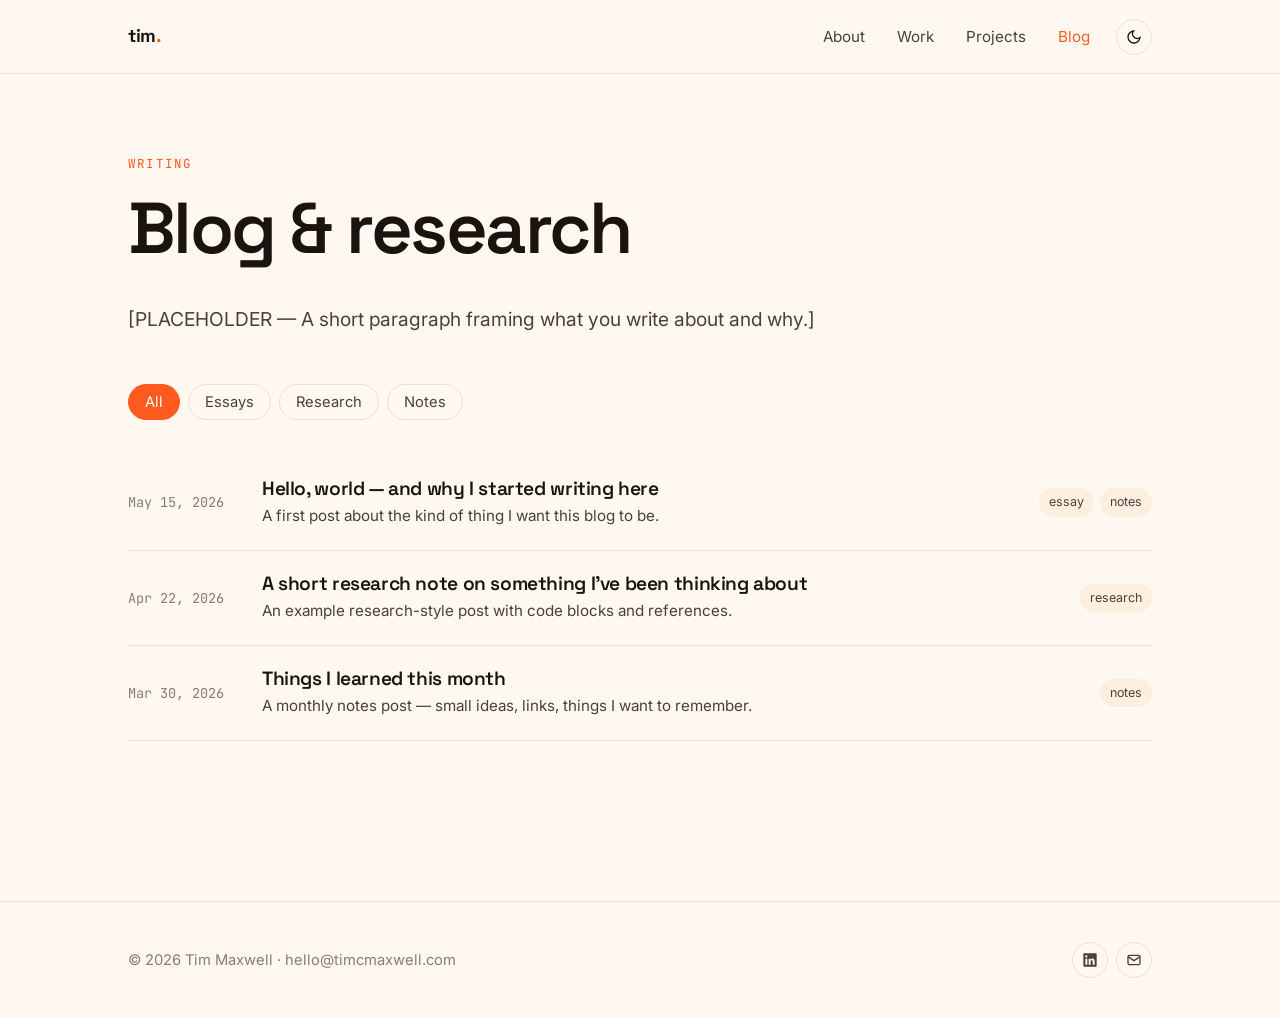
==== blog/index.html @ 778bafc3 "Add files via upload" ====
<!doctype html>
<html lang="en">
<head>
  <meta charset="utf-8" />
  <meta name="viewport" content="width=device-width, initial-scale=1" />
  <title>Blog · Tim Maxwell</title>
  <meta name="description" content="Notes, essays, and research." />
  <link rel="preconnect" href="https://fonts.googleapis.com" />
  <link rel="preconnect" href="https://fonts.gstatic.com" crossorigin />
  <link href="https://fonts.googleapis.com/css2?family=Inter:wght@400;500;600&family=Space+Grotesk:wght@500;600;700&family=JetBrains+Mono:wght@400;500&display=swap" rel="stylesheet" />
  <link rel="stylesheet" href="../assets/styles.css" />
</head>
<body>

<nav class="nav">
  <div class="nav__inner">
    <a class="nav__brand" href="../index.html">tim<span>.</span></a>
    <div class="nav__links">
      <a href="../about.html">About</a>
      <a href="../work.html">Work</a>
      <a href="../projects.html">Projects</a>
      <a href="index.html">Blog</a>
      <button class="theme-toggle" data-theme-toggle aria-label="Toggle theme">
        <svg viewBox="0 0 24 24" fill="none" stroke="currentColor" stroke-width="2" stroke-linecap="round"><path d="M21 12.79A9 9 0 1 1 11.21 3 7 7 0 0 0 21 12.79z"/></svg>
      </button>
    </div>
  </div>
</nav>

<section class="section">
  <div class="container">
    <div class="eyebrow reveal">Writing</div>
    <h1 class="reveal">Blog &amp; research</h1>
    <p class="lead reveal" style="margin-top: 24px;">[PLACEHOLDER — A short paragraph framing what you write about and why.]</p>

    <div class="filter-bar reveal" style="margin-top: 48px;" id="blog-filters">
      <button data-tag="all" class="active">All</button>
      <button data-tag="essay">Essays</button>
      <button data-tag="research">Research</button>
      <button data-tag="notes">Notes</button>
    </div>

    <div class="posts" id="post-list">
      <p style="color: var(--ink-3)">Loading posts…</p>
    </div>
  </div>
</section>

<footer class="footer">
  <div class="container footer__inner">
    <div class="footer__meta">© <span data-year></span> Tim Maxwell · hello@timcmaxwell.com</div>
    <div class="footer__socials">
      <a href="https://www.linkedin.com/in/timconstablemaxwell/" aria-label="LinkedIn" target="_blank" rel="noopener">
        <svg viewBox="0 0 24 24" fill="currentColor"><path d="M20.5 2h-17A1.5 1.5 0 002 3.5v17A1.5 1.5 0 003.5 22h17a1.5 1.5 0 001.5-1.5v-17A1.5 1.5 0 0020.5 2zM8 19H5v-9h3zM6.5 8.25A1.75 1.75 0 118.3 6.5a1.78 1.78 0 01-1.8 1.75zM19 19h-3v-4.74c0-1.42-.6-1.93-1.38-1.93A1.74 1.74 0 0013 14.19a.66.66 0 000 .14V19h-3v-9h2.9v1.3a3.11 3.11 0 012.7-1.4c1.55 0 3.36.86 3.36 3.66z"/></svg>
      </a>
      <a href="mailto:hello@timcmaxwell.com" aria-label="Email">
        <svg viewBox="0 0 24 24" fill="none" stroke="currentColor" stroke-width="2"><rect x="3" y="5" width="18" height="14" rx="2"/><path d="m3 7 9 6 9-6"/></svg>
      </a>
    </div>
  </div>
</footer>

<script src="../assets/main.js"></script>
<script>
  fetch("posts/index.json")
    .then(r => r.json())
    .then(posts => {
      const c = document.getElementById("post-list");
      c.innerHTML = "";
      posts.sort((a, b) => new Date(b.date) - new Date(a.date));
      posts.forEach(p => {
        const row = document.createElement("a");
        row.href = `post.html?slug=${p.slug}`;
        row.className = "post-row reveal";
        row.dataset.tags = p.tags.join(",");
        row.innerHTML = `
          <div class="post-row__date">${new Date(p.date).toLocaleDateString("en-US", { month: "short", day: "numeric", year: "numeric" })}</div>
          <div>
            <h3 class="post-row__title">${p.title}</h3>
            <p class="post-row__excerpt">${p.excerpt}</p>
          </div>
          <div class="post-row__tags">${p.tags.map(t => `<span class="chip">${t}</span>`).join("")}</div>
        `;
        c.appendChild(row);
      });
      document.querySelectorAll(".reveal:not(.in)").forEach(el => {
        const io = new IntersectionObserver((es, ob) => { es.forEach(e => { if (e.isIntersecting) { e.target.classList.add("in"); ob.unobserve(e.target); } }); });
        io.observe(el);
      });
      setupFilters("#blog-filters", "#post-list .post-row");
    })
    .catch(() => {
      document.getElementById("post-list").innerHTML = '<p style="color:var(--ink-3)">Could not load posts. If you opened this file directly, run a local server (see README).</p>';
    });
</script>

</body>
</html>
---- assets/styles.css ----
/* ============================================================
   Tim's personal site — design system
   ============================================================ */

:root {
  --bg: #FFF8F0;
  --bg-2: #FDEFE0;
  --surface: #FFFFFF;
  --ink: #1A1410;
  --ink-2: #4A4038;
  --ink-3: #8A7D70;
  --line: rgba(26, 20, 16, 0.10);
  --accent: #FF5A1F;
  --accent-2: #FFB627;
  --accent-soft: rgba(255, 90, 31, 0.10);
  --shadow-sm: 0 1px 2px rgba(26, 20, 16, 0.04), 0 0 0 1px rgba(26, 20, 16, 0.04);
  --shadow-md: 0 12px 32px -12px rgba(26, 20, 16, 0.18);
  --radius-sm: 10px;
  --radius-md: 16px;
  --radius-lg: 24px;
  --font-display: "Space Grotesk", system-ui, sans-serif;
  --font-body: "Inter", system-ui, -apple-system, sans-serif;
  --font-mono: "JetBrains Mono", "SF Mono", Menlo, monospace;
  --ease: cubic-bezier(0.22, 1, 0.36, 1);
}

[data-theme="dark"] {
  --bg: #14110E;
  --bg-2: #1C1814;
  --surface: #1F1A15;
  --ink: #FBF6EF;
  --ink-2: #C9BEB1;
  --ink-3: #8A7D70;
  --line: rgba(251, 246, 239, 0.10);
  --accent: #FF7A45;
  --accent-2: #FFB627;
  --accent-soft: rgba(255, 122, 69, 0.14);
  --shadow-md: 0 12px 32px -12px rgba(0, 0, 0, 0.5);
}

* { box-sizing: border-box; }

html { scroll-behavior: smooth; }

body {
  margin: 0;
  font-family: var(--font-body);
  background: var(--bg);
  color: var(--ink);
  font-size: 17px;
  line-height: 1.65;
  -webkit-font-smoothing: antialiased;
  text-rendering: optimizeLegibility;
  transition: background 0.4s var(--ease), color 0.4s var(--ease);
  overflow-x: hidden;
}

::selection { background: var(--accent); color: white; }

a { color: inherit; text-decoration: none; }
img { max-width: 100%; display: block; }

/* ---------- Typography ---------- */
h1, h2, h3, h4 {
  font-family: var(--font-display);
  font-weight: 600;
  letter-spacing: -0.02em;
  line-height: 1.1;
  margin: 0 0 0.5em;
}
h1 { font-size: clamp(2.4rem, 6vw, 4.5rem); letter-spacing: -0.035em; }
h2 { font-size: clamp(1.8rem, 3.6vw, 2.6rem); }
h3 { font-size: 1.35rem; }
p { margin: 0 0 1em; color: var(--ink-2); }
.lead { font-size: 1.2rem; color: var(--ink-2); max-width: 60ch; }
code { font-family: var(--font-mono); font-size: 0.92em; background: var(--bg-2); padding: 2px 6px; border-radius: 6px; }

/* ---------- Layout ---------- */
.container {
  max-width: 1080px;
  margin: 0 auto;
  padding: 0 28px;
}
.section { padding: 80px 0; }
.section--tight { padding: 48px 0; }
.eyebrow {
  font-family: var(--font-mono);
  font-size: 0.78rem;
  letter-spacing: 0.18em;
  text-transform: uppercase;
  color: var(--accent);
  margin-bottom: 14px;
}

/* ---------- Nav ---------- */
.nav {
  position: sticky;
  top: 0;
  z-index: 50;
  backdrop-filter: blur(14px);
  -webkit-backdrop-filter: blur(14px);
  background: color-mix(in srgb, var(--bg) 75%, transparent);
  border-bottom: 1px solid var(--line);
}
.nav__inner {
  display: flex;
  align-items: center;
  justify-content: space-between;
  padding: 16px 28px;
  max-width: 1080px;
  margin: 0 auto;
}
.nav__brand {
  font-family: var(--font-display);
  font-weight: 700;
  font-size: 1.15rem;
  letter-spacing: -0.02em;
}
.nav__brand span { color: var(--accent); }
.nav__links {
  display: flex;
  gap: 4px;
  align-items: center;
}
.nav__links a {
  font-size: 0.95rem;
  padding: 8px 14px;
  border-radius: 999px;
  color: var(--ink-2);
  transition: all 0.2s var(--ease);
}
.nav__links a:hover { background: var(--accent-soft); color: var(--accent); }
.nav__links a.active { color: var(--accent); }
.theme-toggle {
  background: transparent;
  border: 1px solid var(--line);
  color: var(--ink);
  width: 36px; height: 36px;
  border-radius: 999px;
  display: inline-flex; align-items: center; justify-content: center;
  cursor: pointer;
  margin-left: 8px;
  transition: all 0.2s var(--ease);
}
.theme-toggle:hover { border-color: var(--accent); color: var(--accent); }
.theme-toggle svg { width: 16px; height: 16px; }

/* ---------- Hero ---------- */
.hero { position: relative; padding: 100px 0 80px; overflow: hidden; }
.hero__blob {
  position: absolute;
  top: -20%;
  right: -10%;
  width: 600px; height: 600px;
  background: radial-gradient(circle, var(--accent) 0%, transparent 65%);
  opacity: 0.25;
  border-radius: 50%;
  filter: blur(40px);
  z-index: 0;
  animation: blob-drift 22s ease-in-out infinite;
}
.hero__blob--2 {
  top: 40%; left: -15%;
  background: radial-gradient(circle, var(--accent-2) 0%, transparent 65%);
  opacity: 0.18;
  animation-delay: -8s;
  animation-duration: 28s;
}
@keyframes blob-drift {
  0%, 100% { transform: translate(0, 0) scale(1); }
  33% { transform: translate(80px, -40px) scale(1.1); }
  66% { transform: translate(-40px, 60px) scale(0.95); }
}
.hero__inner { position: relative; z-index: 1; }
.hero__tag {
  display: inline-flex;
  align-items: center;
  gap: 8px;
  font-family: var(--font-mono);
  font-size: 0.82rem;
  padding: 6px 14px;
  background: var(--accent-soft);
  color: var(--accent);
  border-radius: 999px;
  margin-bottom: 28px;
}
.hero__tag::before {
  content: "";
  width: 7px; height: 7px;
  border-radius: 50%;
  background: var(--accent);
  box-shadow: 0 0 0 4px var(--accent-soft);
  animation: pulse 2s ease-in-out infinite;
}
@keyframes pulse {
  0%, 100% { box-shadow: 0 0 0 4px var(--accent-soft); }
  50% { box-shadow: 0 0 0 8px transparent; }
}
.hero h1 { max-width: 14ch; margin-bottom: 24px; }
.hero h1 em { font-style: normal; color: var(--accent); position: relative; }
.hero h1 em::after {
  content: "";
  position: absolute;
  left: 0; right: 0; bottom: 0.08em;
  height: 0.18em;
  background: var(--accent-2);
  opacity: 0.35;
  z-index: -1;
}
.hero__sub { font-size: 1.25rem; color: var(--ink-2); max-width: 58ch; margin-bottom: 36px; }
.hero__cta { display: flex; gap: 12px; flex-wrap: wrap; }

/* ---------- Buttons ---------- */
.btn {
  display: inline-flex;
  align-items: center;
  gap: 8px;
  padding: 12px 22px;
  border-radius: 999px;
  font-size: 0.98rem;
  font-weight: 500;
  border: 1px solid transparent;
  cursor: pointer;
  transition: all 0.25s var(--ease);
  font-family: var(--font-body);
}
.btn--primary { background: var(--accent); color: white; }
.btn--primary:hover { transform: translateY(-2px); box-shadow: 0 10px 24px -10px var(--accent); }
.btn--ghost { background: transparent; color: var(--ink); border-color: var(--line); }
.btn--ghost:hover { border-color: var(--accent); color: var(--accent); }
.btn svg { width: 16px; height: 16px; transition: transform 0.25s var(--ease); }
.btn:hover svg { transform: translateX(3px); }

/* ---------- Section header ---------- */
.section__header { display: flex; justify-content: space-between; align-items: flex-end; margin-bottom: 40px; gap: 24px; flex-wrap: wrap; }
.section__header h2 { margin: 0; }
.section__link { display: inline-flex; align-items: center; gap: 6px; color: var(--accent); font-weight: 500; }
.section__link:hover { gap: 10px; }

/* ---------- Cards / Projects ---------- */
.grid {
  display: grid;
  grid-template-columns: repeat(auto-fit, minmax(260px, 1fr));
  gap: 20px;
}
.card {
  background: var(--surface);
  border: 1px solid var(--line);
  border-radius: var(--radius-md);
  padding: 28px;
  transition: all 0.35s var(--ease);
  position: relative;
  overflow: hidden;
  display: flex;
  flex-direction: column;
  min-height: 240px;
}
.card::before {
  content: "";
  position: absolute;
  inset: 0;
  background: radial-gradient(circle at var(--mx, 50%) var(--my, 0%), var(--accent-soft), transparent 60%);
  opacity: 0;
  transition: opacity 0.35s var(--ease);
  pointer-events: none;
}
.card:hover { transform: translateY(-4px); border-color: var(--accent); box-shadow: var(--shadow-md); }
.card:hover::before { opacity: 1; }
.card__tag {
  font-family: var(--font-mono);
  font-size: 0.72rem;
  letter-spacing: 0.12em;
  text-transform: uppercase;
  color: var(--accent);
  margin-bottom: 12px;
}
.card h3 { margin-bottom: 8px; }
.card p { color: var(--ink-2); margin-bottom: 20px; }
.card__footer { margin-top: auto; display: flex; gap: 12px; flex-wrap: wrap; align-items: center; }
.chip {
  font-size: 0.78rem;
  padding: 4px 10px;
  background: var(--bg-2);
  border-radius: 999px;
  color: var(--ink-2);
}
.card__link {
  display: inline-flex;
  align-items: center;
  gap: 4px;
  color: var(--accent);
  font-weight: 500;
  font-size: 0.95rem;
  margin-left: auto;
}
.card__link:hover { gap: 8px; }

/* ---------- Post list ---------- */
.posts { display: flex; flex-direction: column; }
.post-row {
  display: grid;
  grid-template-columns: 110px 1fr auto;
  gap: 24px;
  align-items: center;
  padding: 22px 0;
  border-bottom: 1px solid var(--line);
  transition: all 0.25s var(--ease);
}
.post-row:hover { padding-left: 12px; }
.post-row:hover .post-row__title { color: var(--accent); }
.post-row__date { font-family: var(--font-mono); font-size: 0.85rem; color: var(--ink-3); }
.post-row__title { font-family: var(--font-display); font-size: 1.2rem; font-weight: 600; color: var(--ink); transition: color 0.25s var(--ease); margin: 0 0 4px; }
.post-row__excerpt { color: var(--ink-2); font-size: 0.95rem; margin: 0; }
.post-row__tags { display: flex; gap: 6px; flex-wrap: wrap; }

/* ---------- Filter bar ---------- */
.filter-bar {
  display: flex;
  gap: 8px;
  flex-wrap: wrap;
  margin-bottom: 36px;
}
.filter-bar button {
  font-family: var(--font-body);
  font-size: 0.92rem;
  padding: 8px 16px;
  background: transparent;
  border: 1px solid var(--line);
  color: var(--ink-2);
  border-radius: 999px;
  cursor: pointer;
  transition: all 0.2s var(--ease);
}
.filter-bar button:hover { border-color: var(--accent); color: var(--accent); }
.filter-bar button.active { background: var(--accent); color: white; border-color: var(--accent); }

/* ---------- About page ---------- */
.about-layout {
  display: grid;
  grid-template-columns: 280px 1fr;
  gap: 64px;
  align-items: start;
}
@media (max-width: 720px) {
  .about-layout { grid-template-columns: 1fr; gap: 32px; }
}
.about-photo {
  aspect-ratio: 1;
  border-radius: var(--radius-lg);
  background: linear-gradient(135deg, var(--accent), var(--accent-2));
  display: flex; align-items: center; justify-content: center;
  color: white;
  font-family: var(--font-display);
  font-size: 4rem;
  font-weight: 700;
  position: sticky;
  top: 100px;
}
.about-prose p { font-size: 1.1rem; line-height: 1.75; }

/* ---------- Timeline ---------- */
.timeline { position: relative; padding-left: 32px; margin: 40px 0; }
.timeline::before {
  content: "";
  position: absolute;
  left: 6px; top: 8px; bottom: 8px;
  width: 2px;
  background: var(--line);
}
.timeline__item { position: relative; padding-bottom: 32px; }
.timeline__item::before {
  content: "";
  position: absolute;
  left: -32px; top: 6px;
  width: 14px; height: 14px;
  border-radius: 50%;
  background: var(--bg);
  border: 2px solid var(--accent);
}
.timeline__date { font-family: var(--font-mono); font-size: 0.82rem; color: var(--ink-3); margin-bottom: 4px; }
.timeline__title { font-family: var(--font-display); font-weight: 600; font-size: 1.15rem; margin-bottom: 4px; }
.timeline__desc { color: var(--ink-2); font-size: 0.98rem; }

/* ---------- Footer ---------- */
.footer {
  border-top: 1px solid var(--line);
  padding: 40px 0;
  margin-top: 80px;
}
.footer__inner {
  display: flex;
  justify-content: space-between;
  align-items: center;
  flex-wrap: wrap;
  gap: 16px;
}
.footer__meta { color: var(--ink-3); font-size: 0.92rem; }
.footer__socials { display: flex; gap: 8px; }
.footer__socials a {
  width: 36px; height: 36px;
  border-radius: 999px;
  border: 1px solid var(--line);
  display: inline-flex; align-items: center; justify-content: center;
  color: var(--ink-2);
  transition: all 0.2s var(--ease);
}
.footer__socials a:hover { border-color: var(--accent); color: var(--accent); transform: translateY(-2px); }
.footer__socials svg { width: 16px; height: 16px; }

/* ---------- Blog post (rendered Markdown) ---------- */
.prose {
  max-width: 68ch;
  margin: 0 auto;
  font-size: 1.1rem;
  line-height: 1.75;
  color: var(--ink-2);
}
.prose h1, .prose h2, .prose h3 { color: var(--ink); margin-top: 1.8em; }
.prose h1 { font-size: 2.4rem; margin-top: 0; }
.prose a { color: var(--accent); text-decoration: underline; text-decoration-thickness: 1px; text-underline-offset: 3px; }
.prose blockquote {
  border-left: 3px solid var(--accent);
  padding: 4px 0 4px 20px;
  margin: 1.5em 0;
  color: var(--ink);
  font-style: italic;
}
.prose pre {
  background: var(--bg-2);
  padding: 18px 22px;
  border-radius: var(--radius-sm);
  overflow-x: auto;
  font-size: 0.92rem;
  line-height: 1.55;
  border: 1px solid var(--line);
}
.prose pre code { background: transparent; padding: 0; }
.prose ul, .prose ol { padding-left: 1.4em; }
.prose img { border-radius: var(--radius-sm); margin: 1.5em 0; }
.post-meta {
  text-align: center;
  margin-bottom: 48px;
  color: var(--ink-3);
  font-family: var(--font-mono);
  font-size: 0.88rem;
}
.post-meta .post-meta__tags { display: inline-flex; gap: 6px; margin-left: 12px; }

/* ---------- Reveal animation ---------- */
.reveal { opacity: 0; transform: translateY(24px); transition: opacity 0.7s var(--ease), transform 0.7s var(--ease); }
.reveal.in { opacity: 1; transform: translateY(0); }

/* ---------- Utilities ---------- */
.center { text-align: center; }
.mt-0 { margin-top: 0; }
.mb-0 { margin-bottom: 0; }

@media (max-width: 720px) {
  .nav__links a { display: none; }
  .nav__links a.active { display: inline-flex; }
  .section { padding: 60px 0; }
  .post-row { grid-template-columns: 1fr; gap: 8px; padding: 18px 0; }
  .post-row__date { order: -1; }
  .post-row__tags { order: 1; }
  .hero { padding: 60px 0; }
}
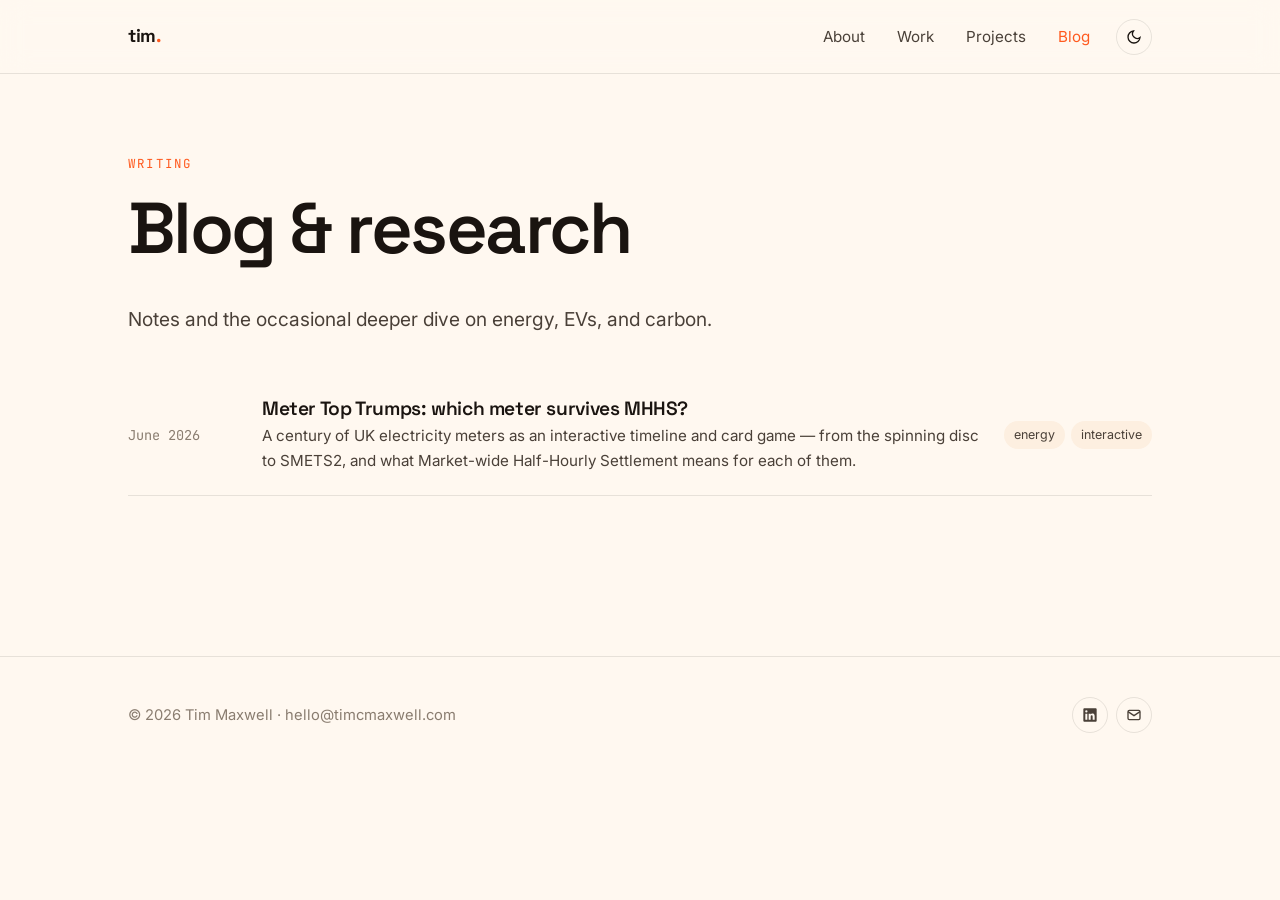
==== commit d0f09fd0: "Add files via upload" ====
--- a/blog/index.html
+++ b/blog/index.html
@@ -4,11 +4,12 @@
   <meta charset="utf-8" />
   <meta name="viewport" content="width=device-width, initial-scale=1" />
   <title>Blog · Tim Maxwell</title>
-  <meta name="description" content="Notes, essays, and research." />
+  <meta name="description" content="Notes, essays, and research on energy, EVs and carbon." />
   <link rel="preconnect" href="https://fonts.googleapis.com" />
   <link rel="preconnect" href="https://fonts.gstatic.com" crossorigin />
   <link href="https://fonts.googleapis.com/css2?family=Inter:wght@400;500;600&family=Space+Grotesk:wght@500;600;700&family=JetBrains+Mono:wght@400;500&display=swap" rel="stylesheet" />
   <link rel="stylesheet" href="../assets/styles.css" />
+  <style>.reveal { opacity: 1; transform: none; }</style>
 </head>
 <body>
 
@@ -29,19 +30,22 @@
 
 <section class="section">
   <div class="container">
-    <div class="eyebrow reveal">Writing</div>
-    <h1 class="reveal">Blog &amp; research</h1>
-    <p class="lead reveal" style="margin-top: 24px;">[PLACEHOLDER — A short paragraph framing what you write about and why.]</p>
+    <div class="eyebrow">Writing</div>
+    <h1>Blog &amp; research</h1>
+    <p class="lead" style="margin-top: 24px;">Notes and the occasional deeper dive on energy, EVs, and carbon.</p>
 
-    <div class="filter-bar reveal" style="margin-top: 48px;" id="blog-filters">
-      <button data-tag="all" class="active">All</button>
-      <button data-tag="essay">Essays</button>
-      <button data-tag="research">Research</button>
-      <button data-tag="notes">Notes</button>
-    </div>
-
-    <div class="posts" id="post-list">
-      <p style="color: var(--ink-3)">Loading posts…</p>
+    <div class="posts" style="margin-top: 40px;">
+      <a href="meter-top-trumps.html" class="post-row">
+        <div class="post-row__date">June 2026</div>
+        <div>
+          <h3 class="post-row__title">Meter Top Trumps: which meter survives MHHS?</h3>
+          <p class="post-row__excerpt">A century of UK electricity meters as an interactive timeline and card game — from the spinning disc to SMETS2, and what Market-wide Half-Hourly Settlement means for each of them.</p>
+        </div>
+        <div class="post-row__tags">
+          <span class="chip">energy</span>
+          <span class="chip">interactive</span>
+        </div>
+      </a>
     </div>
   </div>
 </section>
@@ -61,38 +65,5 @@
 </footer>
 
 <script src="../assets/main.js"></script>
-<script>
-  fetch("posts/index.json")
-    .then(r => r.json())
-    .then(posts => {
-      const c = document.getElementById("post-list");
-      c.innerHTML = "";
-      posts.sort((a, b) => new Date(b.date) - new Date(a.date));
-      posts.forEach(p => {
-        const row = document.createElement("a");
-        row.href = `post.html?slug=${p.slug}`;
-        row.className = "post-row reveal";
-        row.dataset.tags = p.tags.join(",");
-        row.innerHTML = `
-          <div class="post-row__date">${new Date(p.date).toLocaleDateString("en-US", { month: "short", day: "numeric", year: "numeric" })}</div>
-          <div>
-            <h3 class="post-row__title">${p.title}</h3>
-            <p class="post-row__excerpt">${p.excerpt}</p>
-          </div>
-          <div class="post-row__tags">${p.tags.map(t => `<span class="chip">${t}</span>`).join("")}</div>
-        `;
-        c.appendChild(row);
-      });
-      document.querySelectorAll(".reveal:not(.in)").forEach(el => {
-        const io = new IntersectionObserver((es, ob) => { es.forEach(e => { if (e.isIntersecting) { e.target.classList.add("in"); ob.unobserve(e.target); } }); });
-        io.observe(el);
-      });
-      setupFilters("#blog-filters", "#post-list .post-row");
-    })
-    .catch(() => {
-      document.getElementById("post-list").innerHTML = '<p style="color:var(--ink-3)">Could not load posts. If you opened this file directly, run a local server (see README).</p>';
-    });
-</script>
-
 </body>
 </html>
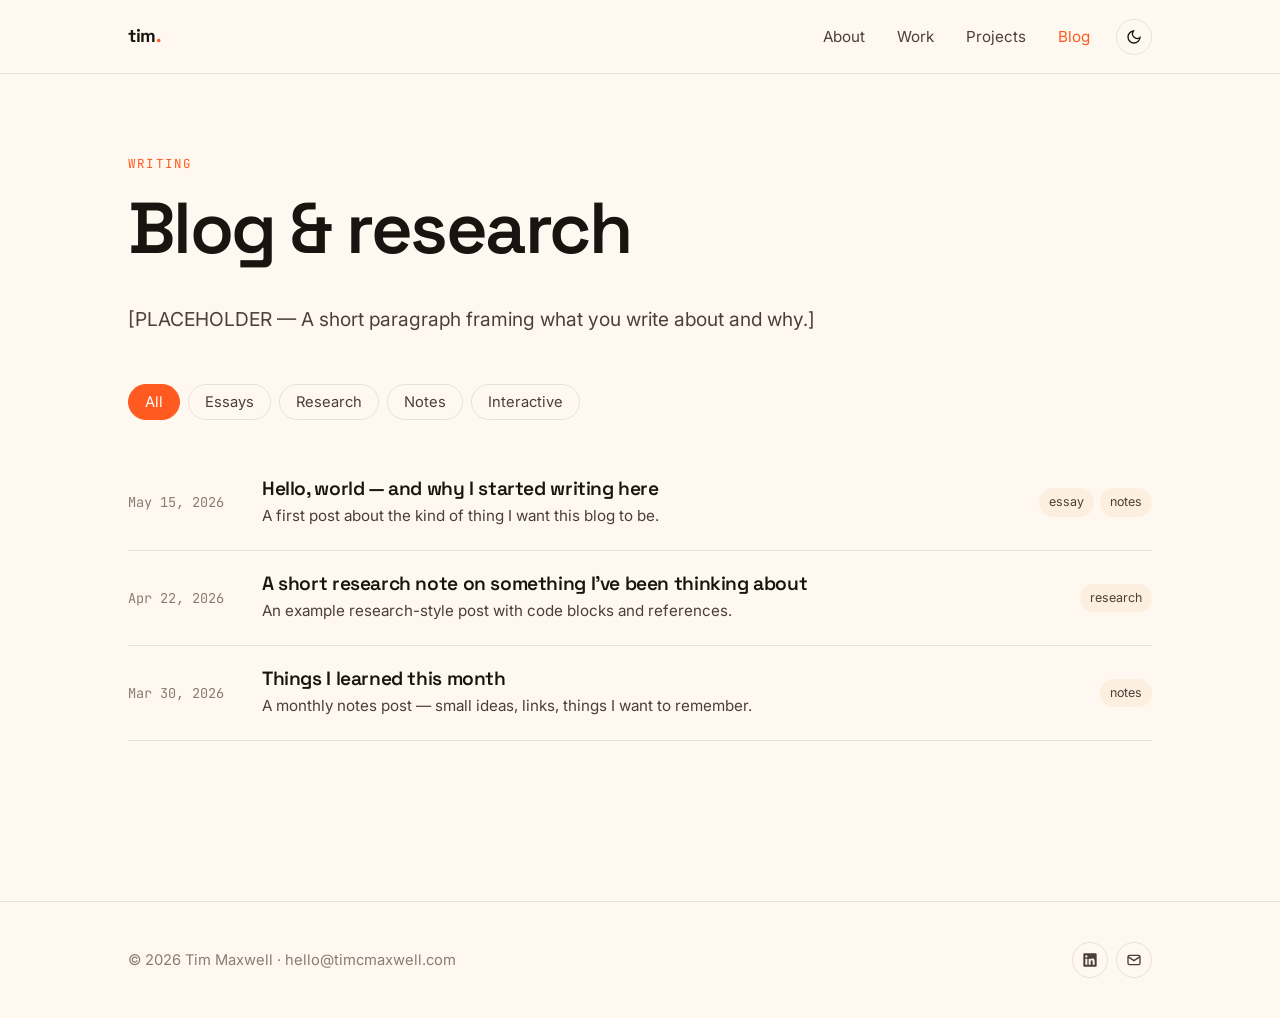
==== commit df62185f: "Add files via upload" ====
--- a/blog/index.html
+++ b/blog/index.html
@@ -4,12 +4,11 @@
   <meta charset="utf-8" />
   <meta name="viewport" content="width=device-width, initial-scale=1" />
   <title>Blog · Tim Maxwell</title>
-  <meta name="description" content="Notes, essays, and research on energy, EVs and carbon." />
+  <meta name="description" content="Notes, essays, and research." />
   <link rel="preconnect" href="https://fonts.googleapis.com" />
   <link rel="preconnect" href="https://fonts.gstatic.com" crossorigin />
   <link href="https://fonts.googleapis.com/css2?family=Inter:wght@400;500;600&family=Space+Grotesk:wght@500;600;700&family=JetBrains+Mono:wght@400;500&display=swap" rel="stylesheet" />
   <link rel="stylesheet" href="../assets/styles.css" />
-  <style>.reveal { opacity: 1; transform: none; }</style>
 </head>
 <body>
 
@@ -30,22 +29,20 @@
 
 <section class="section">
   <div class="container">
-    <div class="eyebrow">Writing</div>
-    <h1>Blog &amp; research</h1>
-    <p class="lead" style="margin-top: 24px;">Notes and the occasional deeper dive on energy, EVs, and carbon.</p>
+    <div class="eyebrow reveal">Writing</div>
+    <h1 class="reveal">Blog &amp; research</h1>
+    <p class="lead reveal" style="margin-top: 24px;">[PLACEHOLDER — A short paragraph framing what you write about and why.]</p>
 
-    <div class="posts" style="margin-top: 40px;">
-      <a href="meter-top-trumps.html" class="post-row">
-        <div class="post-row__date">June 2026</div>
-        <div>
-          <h3 class="post-row__title">Meter Top Trumps: which meter survives MHHS?</h3>
-          <p class="post-row__excerpt">A century of UK electricity meters as an interactive timeline and card game — from the spinning disc to SMETS2, and what Market-wide Half-Hourly Settlement means for each of them.</p>
-        </div>
-        <div class="post-row__tags">
-          <span class="chip">energy</span>
-          <span class="chip">interactive</span>
-        </div>
-      </a>
+    <div class="filter-bar reveal" style="margin-top: 48px;" id="blog-filters">
+      <button data-tag="all" class="active">All</button>
+      <button data-tag="essay">Essays</button>
+      <button data-tag="research">Research</button>
+      <button data-tag="notes">Notes</button>
+      <button data-tag="interactive">Interactive</button>
+    </div>
+
+    <div class="posts" id="post-list">
+      <p style="color: var(--ink-3)">Loading posts…</p>
     </div>
   </div>
 </section>
@@ -65,5 +62,38 @@
 </footer>
 
 <script src="../assets/main.js"></script>
+<script>
+  fetch("posts/index.json")
+    .then(r => r.json())
+    .then(posts => {
+      const c = document.getElementById("post-list");
+      c.innerHTML = "";
+      posts.sort((a, b) => new Date(b.date) - new Date(a.date));
+      posts.forEach(p => {
+        const row = document.createElement("a");
+        row.href = p.url ? p.url : `post.html?slug=${p.slug}`;
+        row.className = "post-row reveal";
+        row.dataset.tags = p.tags.join(",");
+        row.innerHTML = `
+          <div class="post-row__date">${new Date(p.date).toLocaleDateString("en-US", { month: "short", day: "numeric", year: "numeric" })}</div>
+          <div>
+            <h3 class="post-row__title">${p.title}</h3>
+            <p class="post-row__excerpt">${p.excerpt}</p>
+          </div>
+          <div class="post-row__tags">${p.tags.map(t => `<span class="chip">${t}</span>`).join("")}</div>
+        `;
+        c.appendChild(row);
+      });
+      document.querySelectorAll(".reveal:not(.in)").forEach(el => {
+        const io = new IntersectionObserver((es, ob) => { es.forEach(e => { if (e.isIntersecting) { e.target.classList.add("in"); ob.unobserve(e.target); } }); });
+        io.observe(el);
+      });
+      setupFilters("#blog-filters", "#post-list .post-row");
+    })
+    .catch(() => {
+      document.getElementById("post-list").innerHTML = '<p style="color:var(--ink-3)">Could not load posts. If you opened this file directly, run a local server (see README).</p>';
+    });
+</script>
+
 </body>
 </html>
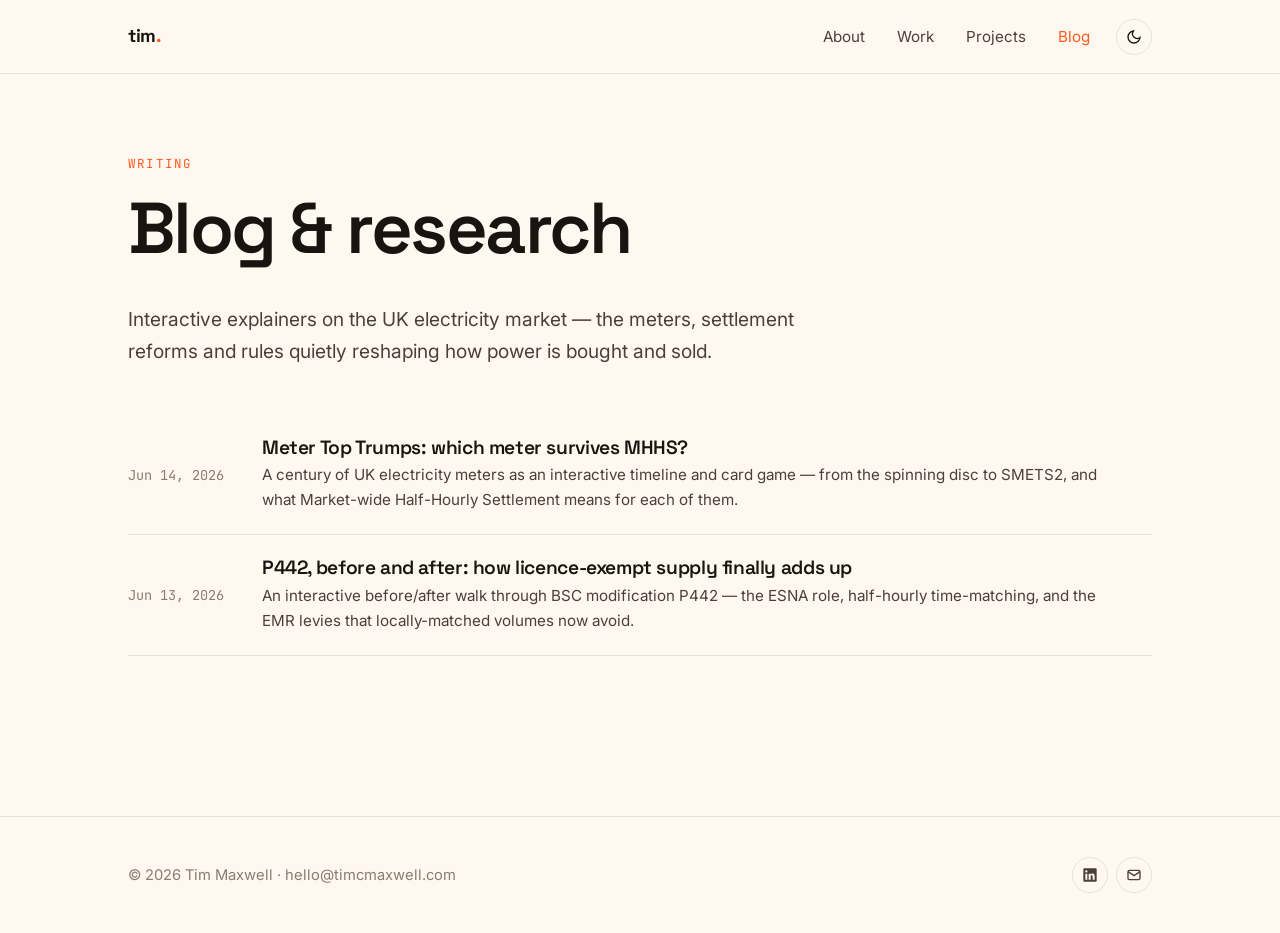
==== commit 5fce9da3: "Update index.html" ====
--- a/blog/index.html
+++ b/blog/index.html
@@ -31,17 +31,9 @@
   <div class="container">
     <div class="eyebrow reveal">Writing</div>
     <h1 class="reveal">Blog &amp; research</h1>
-    <p class="lead reveal" style="margin-top: 24px;">[PLACEHOLDER — A short paragraph framing what you write about and why.]</p>
+    <p class="lead reveal" style="margin-top: 24px;">Interactive explainers on the UK electricity market — the meters, settlement reforms and rules quietly reshaping how power is bought and sold.</p>
 
-    <div class="filter-bar reveal" style="margin-top: 48px;" id="blog-filters">
-      <button data-tag="all" class="active">All</button>
-      <button data-tag="essay">Essays</button>
-      <button data-tag="research">Research</button>
-      <button data-tag="notes">Notes</button>
-      <button data-tag="interactive">Interactive</button>
-    </div>
-
-    <div class="posts" id="post-list">
+    <div class="posts reveal" id="post-list" style="margin-top: 48px;">
       <p style="color: var(--ink-3)">Loading posts…</p>
     </div>
   </div>
@@ -73,14 +65,12 @@
         const row = document.createElement("a");
         row.href = p.url ? p.url : `post.html?slug=${p.slug}`;
         row.className = "post-row reveal";
-        row.dataset.tags = p.tags.join(",");
         row.innerHTML = `
           <div class="post-row__date">${new Date(p.date).toLocaleDateString("en-US", { month: "short", day: "numeric", year: "numeric" })}</div>
           <div>
             <h3 class="post-row__title">${p.title}</h3>
             <p class="post-row__excerpt">${p.excerpt}</p>
           </div>
-          <div class="post-row__tags">${p.tags.map(t => `<span class="chip">${t}</span>`).join("")}</div>
         `;
         c.appendChild(row);
       });
@@ -88,7 +78,6 @@
         const io = new IntersectionObserver((es, ob) => { es.forEach(e => { if (e.isIntersecting) { e.target.classList.add("in"); ob.unobserve(e.target); } }); });
         io.observe(el);
       });
-      setupFilters("#blog-filters", "#post-list .post-row");
     })
     .catch(() => {
       document.getElementById("post-list").innerHTML = '<p style="color:var(--ink-3)">Could not load posts. If you opened this file directly, run a local server (see README).</p>';
